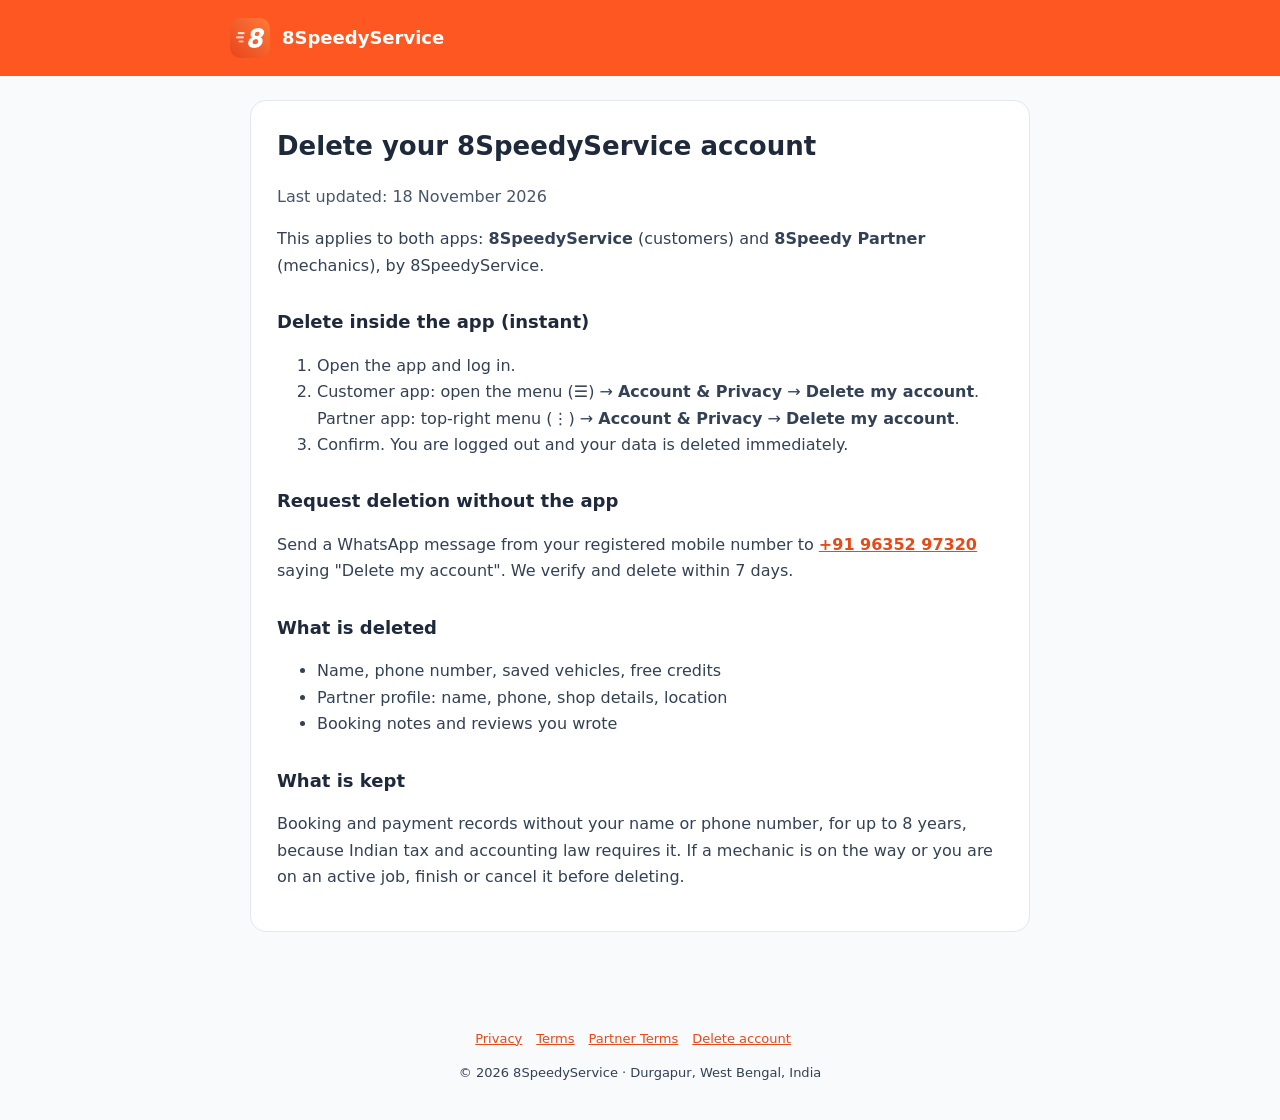
==== delete-account.html @ 609b16a8 "Legal pages (Privacy, Terms, Partner Terms, Delete account) for GitHub Pages Co-Authored-By: Claude " ====
<!DOCTYPE html><html lang="en"><head><meta charset="utf-8"><meta name="viewport" content="width=device-width,initial-scale=1">
<title>Delete your account — 8SpeedyService</title><link rel="stylesheet" href="style.css"><link rel="icon" href="logo.png"></head><body>
<header><div class="w"><img src="logo.png" alt=""><a href="index.html">8SpeedyService</a></div></header><main><div class="card"><h1>Delete your 8SpeedyService account</h1><p class="muted">Last updated: 18 November 2026</p>
<p>This applies to both apps: <b>8SpeedyService</b> (customers) and <b>8Speedy Partner</b> (mechanics), by 8SpeedyService.</p>
<h2>Delete inside the app (instant)</h2><ol><li>Open the app and log in.</li><li>Customer app: open the menu (☰) → <b>Account & Privacy</b> → <b>Delete my account</b>.<br>Partner app: top-right menu (⋮) → <b>Account & Privacy</b> → <b>Delete my account</b>.</li><li>Confirm. You are logged out and your data is deleted immediately.</li></ol>
<h2>Request deletion without the app</h2><p>Send a WhatsApp message from your registered mobile number to <a href="https://wa.me/919635297320?text=Delete%20my%20account"><b>+91 96352 97320</b></a> saying "Delete my account". We verify and delete within 7 days.</p>
<h2>What is deleted</h2><ul><li>Name, phone number, saved vehicles, free credits</li><li>Partner profile: name, phone, shop details, location</li><li>Booking notes and reviews you wrote</li></ul>
<h2>What is kept</h2><p>Booking and payment records without your name or phone number, for up to 8 years, because Indian tax and accounting law requires it. If a mechanic is on the way or you are on an active job, finish or cancel it before deleting.</p></div></main><footer><nav><a href="privacy.html">Privacy</a><a href="terms.html">Terms</a><a href="partner-terms.html">Partner Terms</a><a href="delete-account.html">Delete account</a></nav><p>© 2026 8SpeedyService · Durgapur, West Bengal, India</p></footer></body></html>
---- style.css ----
:root{--o:#FF5722;--d:#1E293B;--m:#475569;--b:#E2E8F0}
*{box-sizing:border-box}body{margin:0;font-family:system-ui,-apple-system,"Segoe UI",Roboto,Arial,sans-serif;color:var(--d);background:#F8FAFC;line-height:1.65}
header{background:var(--o);color:#fff;padding:18px 20px}header .w{max-width:820px;margin:auto;display:flex;align-items:center;gap:12px}
header img{width:40px;height:40px;border-radius:10px}header a{color:#fff;text-decoration:none;font-weight:700;font-size:18px}
main{max-width:820px;margin:24px auto;padding:0 20px 48px}
.card{background:#fff;border:1px solid var(--b);border-radius:16px;padding:24px 26px}
h1{font-size:26px;margin:0 0 4px}h2{font-size:18px;margin:28px 0 8px}p,li{color:#334155}small,.muted{color:var(--m)}
a{color:#E64A19}table{border-collapse:collapse;width:100%}td,th{border:1px solid var(--b);padding:8px 10px;text-align:left;vertical-align:top;font-size:14px}th{background:#F1F5F9}
.note{background:#FFF7ED;border:1px solid #FED7AA;border-radius:12px;padding:12px 14px}
footer{text-align:center;color:var(--m);font-size:13px;padding:24px}
nav a{margin-right:14px}
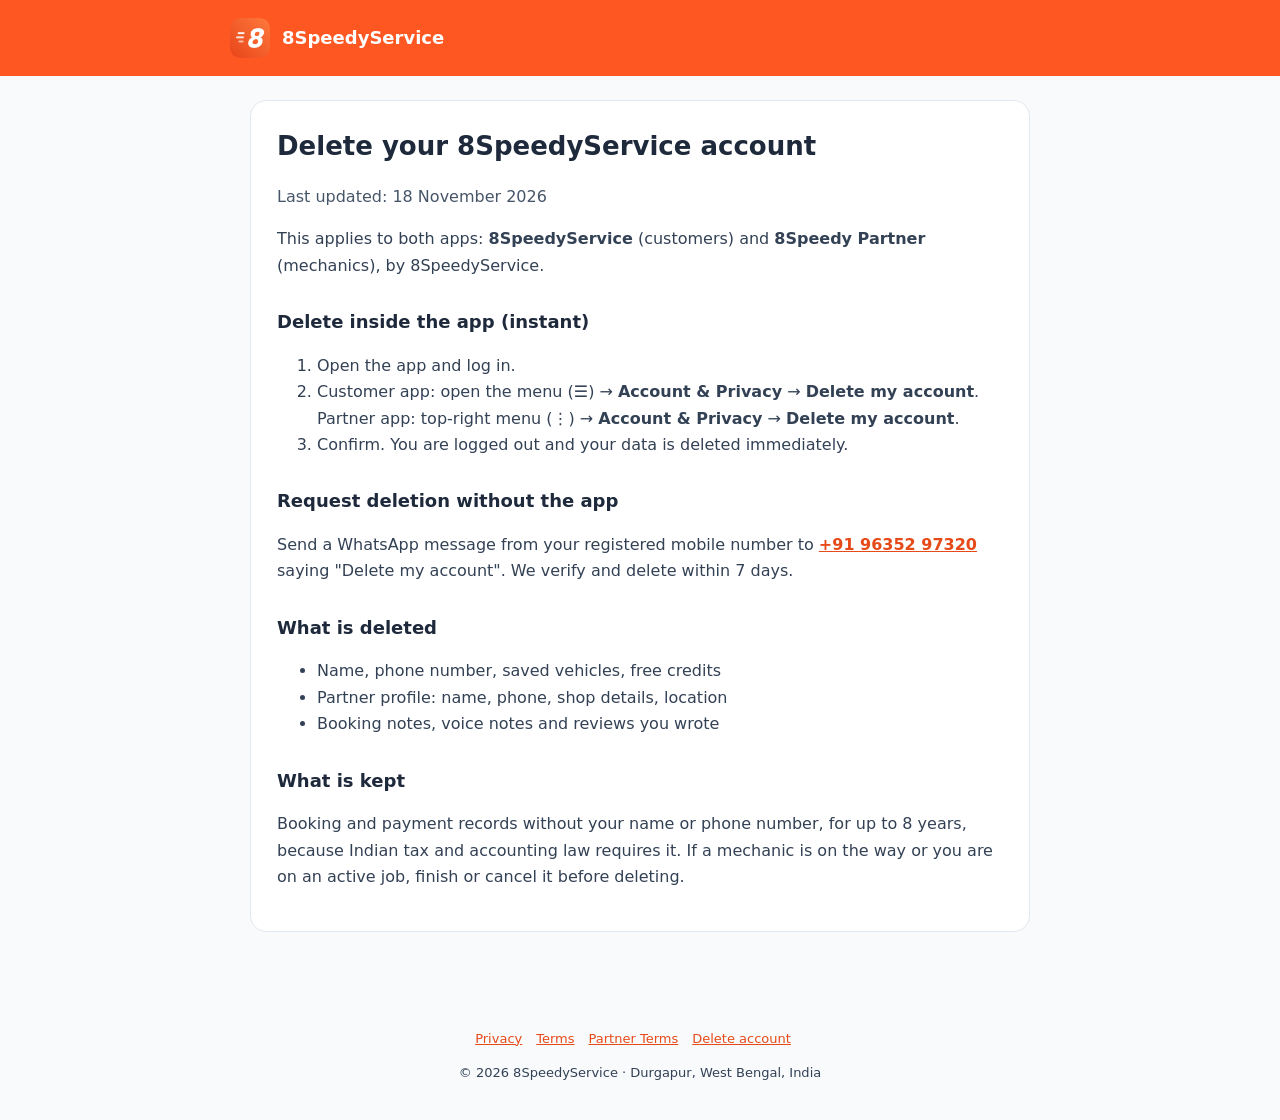
==== commit d0dbadba: "Privacy policy: optional voice notes; deletion covers voice notes Co-Authored-By: Claude Opus 5.5 <n" ====
--- a/delete-account.html
+++ b/delete-account.html
@@ -4,5 +4,5 @@
 <p>This applies to both apps: <b>8SpeedyService</b> (customers) and <b>8Speedy Partner</b> (mechanics), by 8SpeedyService.</p>
 <h2>Delete inside the app (instant)</h2><ol><li>Open the app and log in.</li><li>Customer app: open the menu (☰) → <b>Account & Privacy</b> → <b>Delete my account</b>.<br>Partner app: top-right menu (⋮) → <b>Account & Privacy</b> → <b>Delete my account</b>.</li><li>Confirm. You are logged out and your data is deleted immediately.</li></ol>
 <h2>Request deletion without the app</h2><p>Send a WhatsApp message from your registered mobile number to <a href="https://wa.me/919635297320?text=Delete%20my%20account"><b>+91 96352 97320</b></a> saying "Delete my account". We verify and delete within 7 days.</p>
-<h2>What is deleted</h2><ul><li>Name, phone number, saved vehicles, free credits</li><li>Partner profile: name, phone, shop details, location</li><li>Booking notes and reviews you wrote</li></ul>
+<h2>What is deleted</h2><ul><li>Name, phone number, saved vehicles, free credits</li><li>Partner profile: name, phone, shop details, location</li><li>Booking notes, voice notes and reviews you wrote</li></ul>
 <h2>What is kept</h2><p>Booking and payment records without your name or phone number, for up to 8 years, because Indian tax and accounting law requires it. If a mechanic is on the way or you are on an active job, finish or cancel it before deleting.</p></div></main><footer><nav><a href="privacy.html">Privacy</a><a href="terms.html">Terms</a><a href="partner-terms.html">Partner Terms</a><a href="delete-account.html">Delete account</a></nav><p>© 2026 8SpeedyService · Durgapur, West Bengal, India</p></footer></body></html>
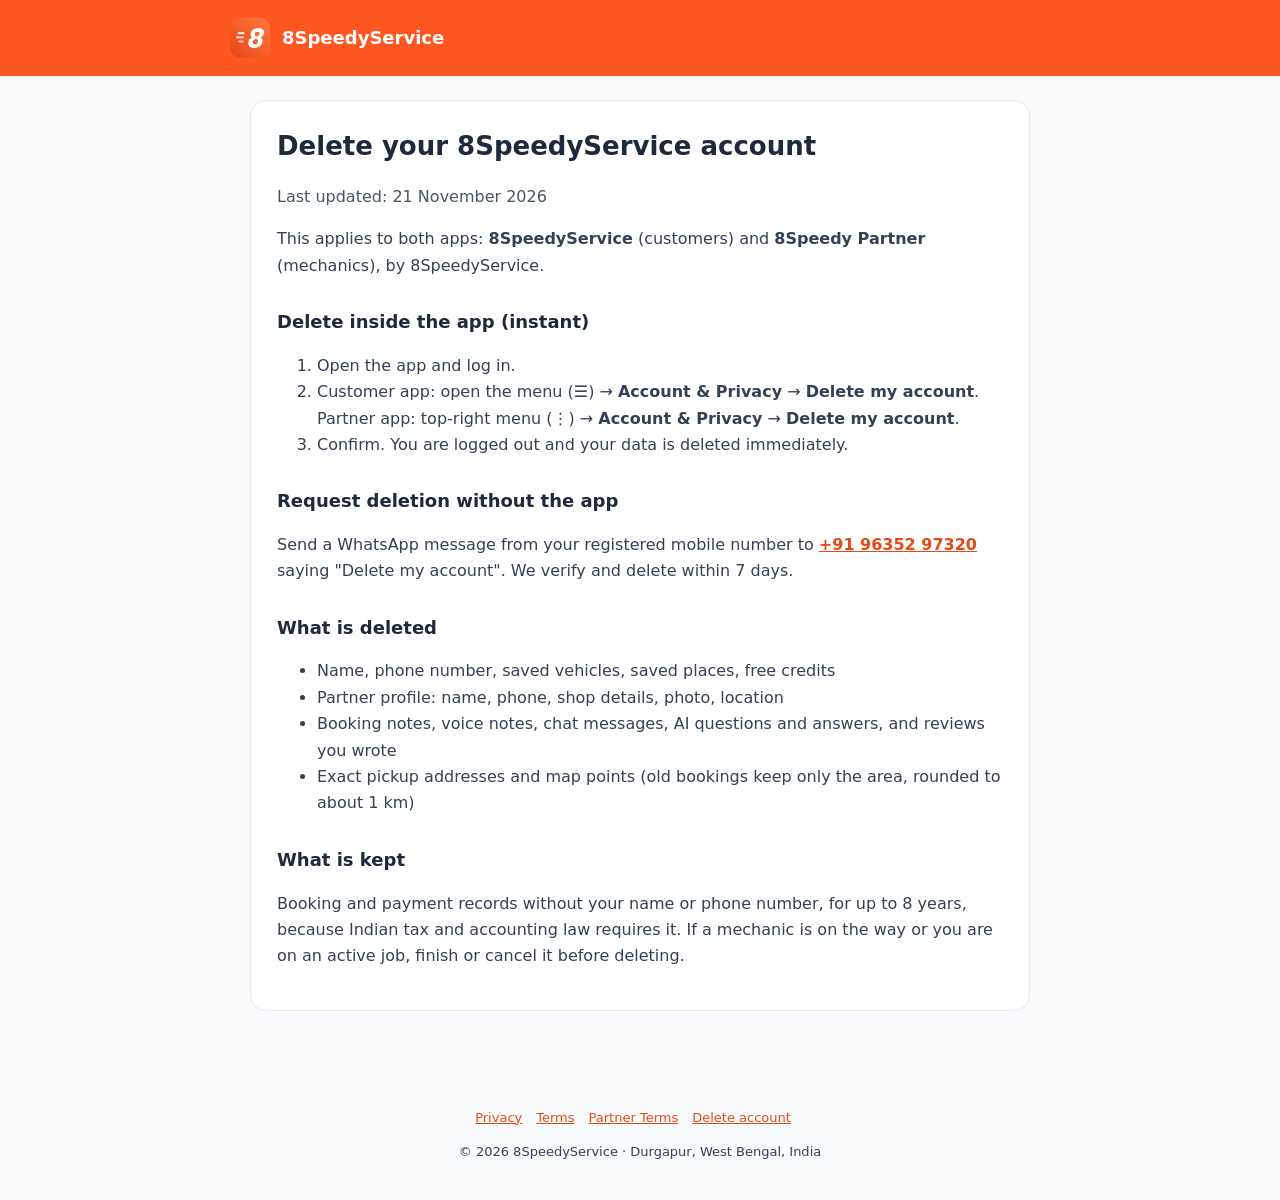
==== commit f96021ae: "Privacy policy + delete-account page: 21 Nov 2026 update AI answers (Anthropic) with in-app reportin" ====
--- a/delete-account.html
+++ b/delete-account.html
@@ -1,8 +1,8 @@
 <!DOCTYPE html><html lang="en"><head><meta charset="utf-8"><meta name="viewport" content="width=device-width,initial-scale=1">
 <title>Delete your account — 8SpeedyService</title><link rel="stylesheet" href="style.css"><link rel="icon" href="logo.png"></head><body>
-<header><div class="w"><img src="logo.png" alt=""><a href="index.html">8SpeedyService</a></div></header><main><div class="card"><h1>Delete your 8SpeedyService account</h1><p class="muted">Last updated: 18 November 2026</p>
+<header><div class="w"><img src="logo.png" alt=""><a href="index.html">8SpeedyService</a></div></header><main><div class="card"><h1>Delete your 8SpeedyService account</h1><p class="muted">Last updated: 21 November 2026</p>
 <p>This applies to both apps: <b>8SpeedyService</b> (customers) and <b>8Speedy Partner</b> (mechanics), by 8SpeedyService.</p>
 <h2>Delete inside the app (instant)</h2><ol><li>Open the app and log in.</li><li>Customer app: open the menu (☰) → <b>Account & Privacy</b> → <b>Delete my account</b>.<br>Partner app: top-right menu (⋮) → <b>Account & Privacy</b> → <b>Delete my account</b>.</li><li>Confirm. You are logged out and your data is deleted immediately.</li></ol>
 <h2>Request deletion without the app</h2><p>Send a WhatsApp message from your registered mobile number to <a href="https://wa.me/919635297320?text=Delete%20my%20account"><b>+91 96352 97320</b></a> saying "Delete my account". We verify and delete within 7 days.</p>
-<h2>What is deleted</h2><ul><li>Name, phone number, saved vehicles, free credits</li><li>Partner profile: name, phone, shop details, location</li><li>Booking notes, voice notes and reviews you wrote</li></ul>
+<h2>What is deleted</h2><ul><li>Name, phone number, saved vehicles, saved places, free credits</li><li>Partner profile: name, phone, shop details, photo, location</li><li>Booking notes, voice notes, chat messages, AI questions and answers, and reviews you wrote</li><li>Exact pickup addresses and map points (old bookings keep only the area, rounded to about 1 km)</li></ul>
 <h2>What is kept</h2><p>Booking and payment records without your name or phone number, for up to 8 years, because Indian tax and accounting law requires it. If a mechanic is on the way or you are on an active job, finish or cancel it before deleting.</p></div></main><footer><nav><a href="privacy.html">Privacy</a><a href="terms.html">Terms</a><a href="partner-terms.html">Partner Terms</a><a href="delete-account.html">Delete account</a></nav><p>© 2026 8SpeedyService · Durgapur, West Bengal, India</p></footer></body></html>
